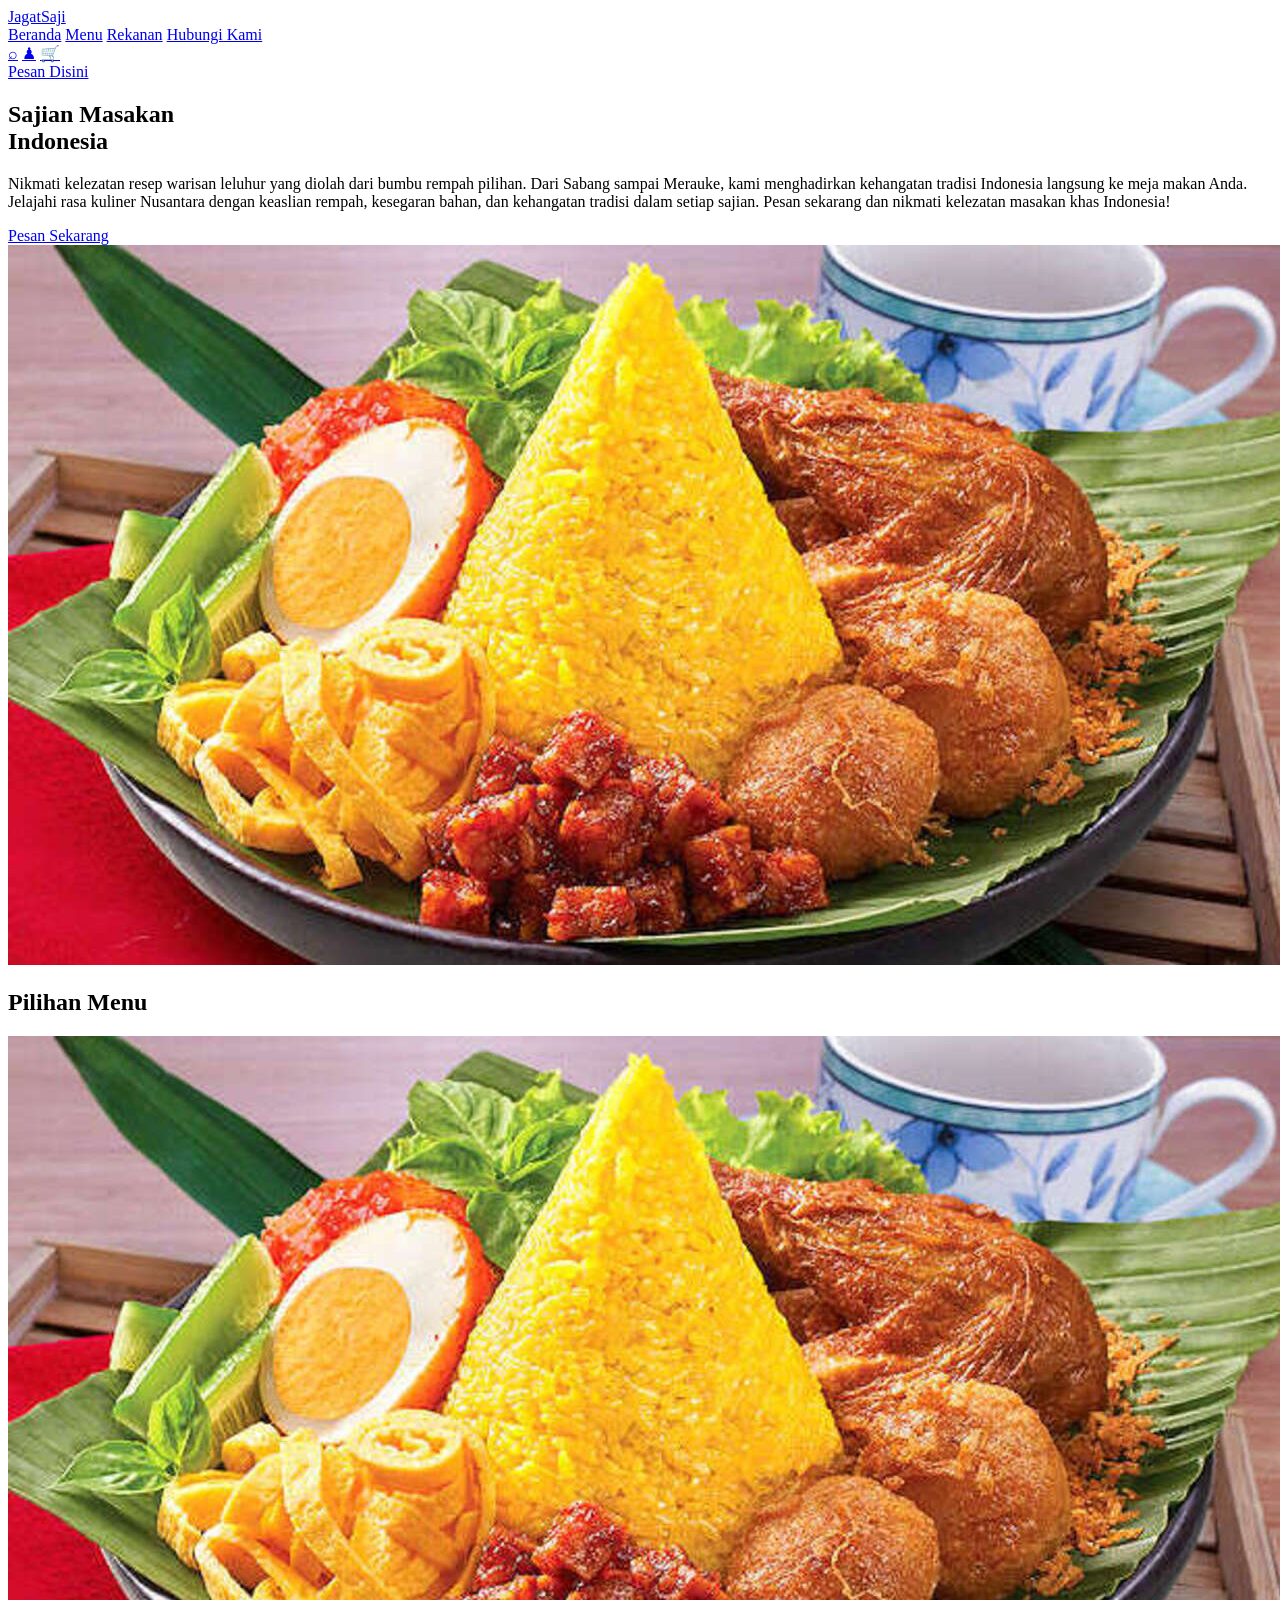
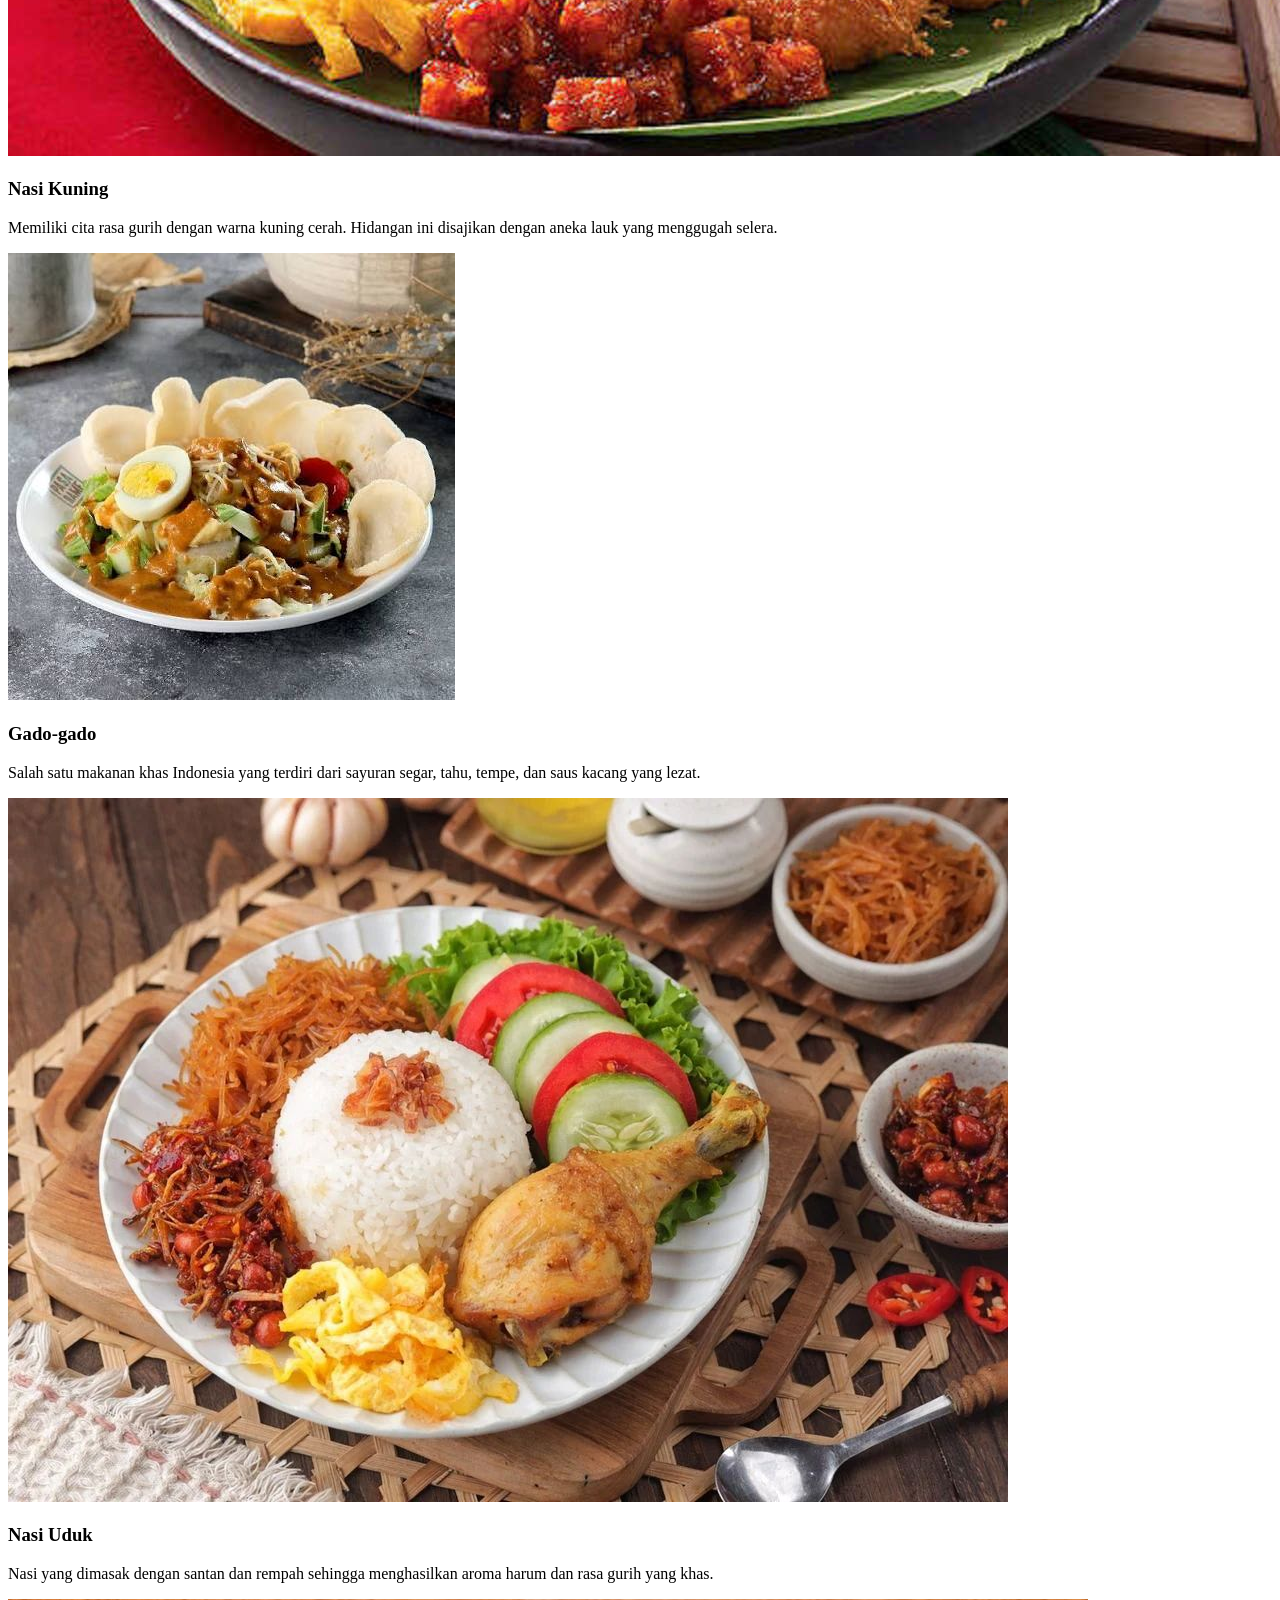
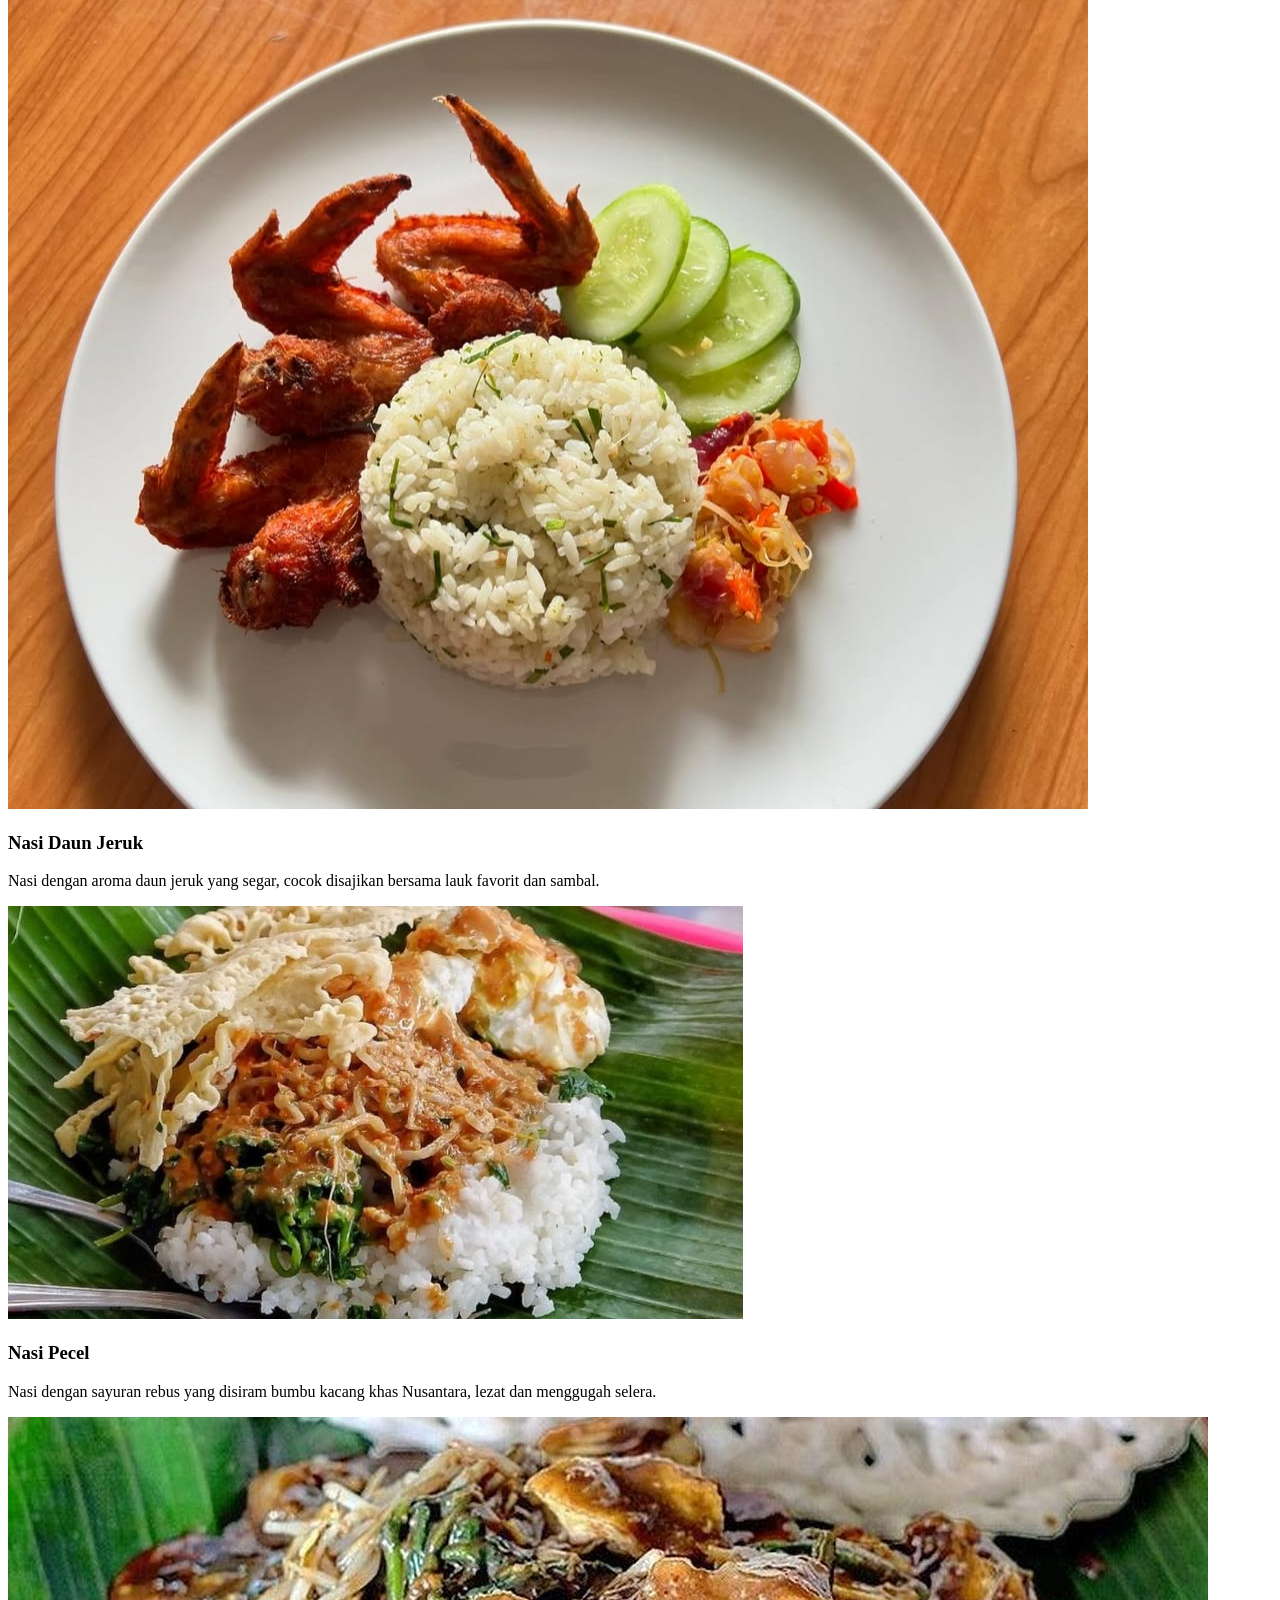
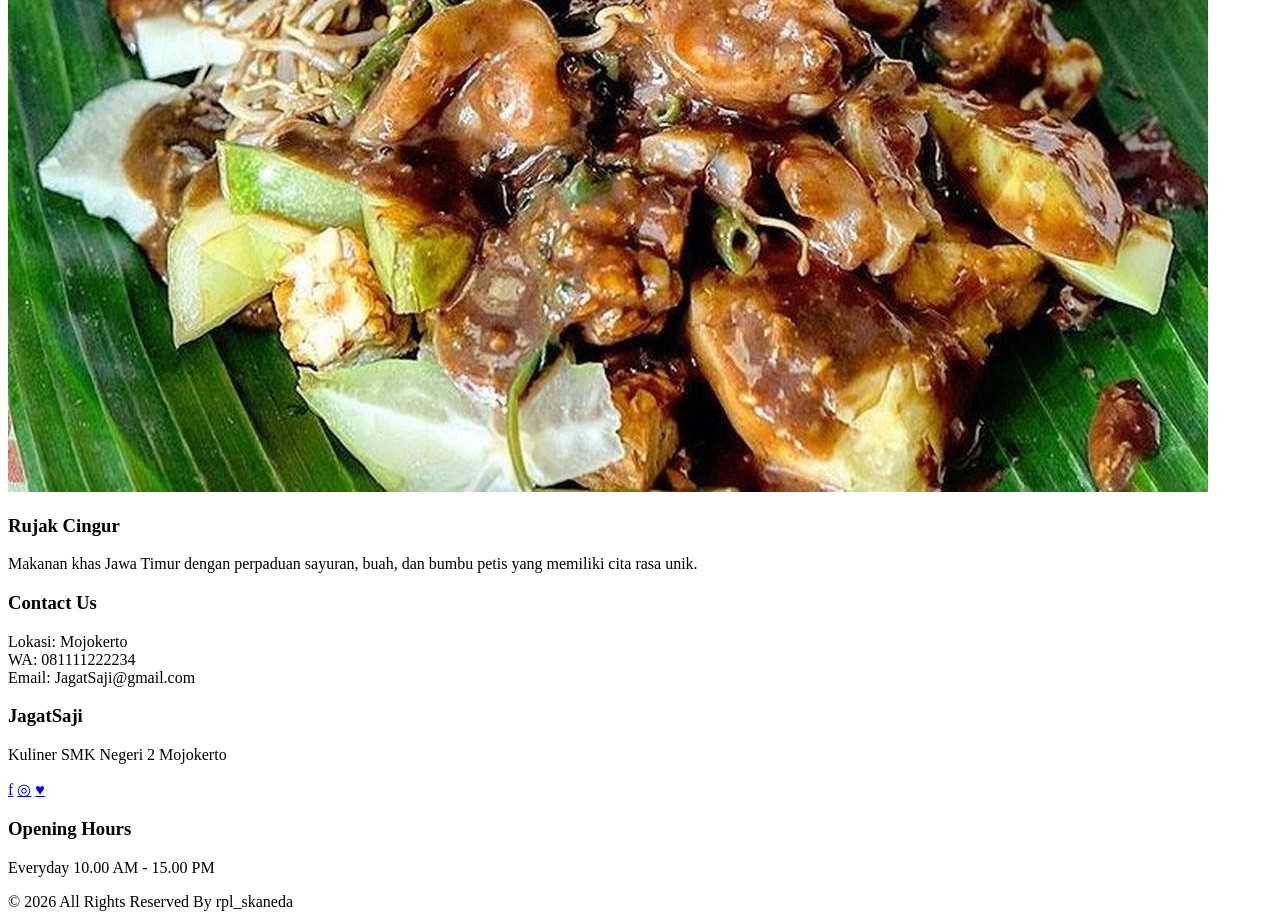
==== File_index.html @ 28ebca2b "Rename index.html to File_index.html" ====
<!DOCTYPE html>
<html lang="id">
<head>
    <meta charset="UTF-8">
    <meta name="viewport" content="width=device-width, initial-scale=1.0">
    <title>JagatSaji - Katalog Menu</title>
    <link rel="stylesheet" href="File_style.css">
</head>
<body>

    <!-- Navbar -->
    <header class="navbar">
        <a href="#beranda" class="logo">JagatSaji</a>

        <nav>
            <a href="#beranda">Beranda</a>
            <a href="#menu">Menu</a>
            <a href="#tentang">Rekanan</a>
            <a href="#kontak">Hubungi Kami</a>
        </nav>

        <div class="nav-icons">
            <a href="#menu" title="Cari menu">⌕</a>
            <a href="#kontak" title="Profil">♟</a>
            <a href="#menu" title="Keranjang">🛒</a>
        </div>

        <a href="#menu" class="btn">Pesan Disini</a>
    </header>

    <!-- Bagian Beranda -->
    <section class="hero" id="beranda">
        <div class="hero-text">
            <h1>Sajian Masakan<br>Indonesia</h1>

            <p>
                Nikmati kelezatan resep warisan leluhur yang diolah
                dari bumbu rempah pilihan. Dari Sabang sampai Merauke,
                kami menghadirkan kehangatan tradisi Indonesia langsung
                ke meja makan Anda. Jelajahi rasa kuliner Nusantara
                dengan keaslian rempah, kesegaran bahan, dan kehangatan
                tradisi dalam setiap sajian. Pesan sekarang dan nikmati
                kelezatan masakan khas Indonesia!
            </p>

            <a href="#menu" class="btn">Pesan Sekarang</a>
        </div>

        <div class="hero-image">
            <img
                src="File_nasikuning.jpg"
                alt="Hidangan makanan Indonesia">
        </div>
    </section>

    <!-- Bagian Menu -->
    <section class="menu-section" id="menu">
        <h2>Pilihan Menu</h2>

        <div class="menu-container">

            <!-- Menu 1 -->
            <article class="menu-card">
                <img
                    src="File_nasikuning.jpg"
                    alt="Nasi Kuning">

                <div class="menu-info">
                    <h3>Nasi Kuning</h3>
                    <p>
                        Memiliki cita rasa gurih dengan warna kuning
                        cerah. Hidangan ini disajikan dengan aneka
                        lauk yang menggugah selera.
                    </p>
                </div>
            </article>

            <!-- Menu 2 -->
            <article class="menu-card">
                <img
                    src="File_gadogado.jpg"
                    alt="Gado-gado">

                <div class="menu-info">
                    <h3>Gado-gado</h3>
                    <p>
                        Salah satu makanan khas Indonesia yang terdiri
                        dari sayuran segar, tahu, tempe, dan saus
                        kacang yang lezat.
                    </p>
                </div>
            </article>

            <!-- Menu 3 -->
            <article class="menu-card">
                <img
                    src="File_nasiuduk.jpg"
                    alt="Nasi Uduk">

                <div class="menu-info">
                    <h3>Nasi Uduk</h3>
                    <p>
                        Nasi yang dimasak dengan santan dan rempah
                        sehingga menghasilkan aroma harum dan rasa
                        gurih yang khas.
                    </p>
                </div>
            </article>

            <!-- Menu 4 -->
            <article class="menu-card">
                <img
                    src="File_nasidaunjeruk.jpg"
                    alt="Nasi Daun Jeruk">

                <div class="menu-info">
                    <h3>Nasi Daun Jeruk</h3>
                    <p>
                        Nasi dengan aroma daun jeruk yang segar,
                        cocok disajikan bersama lauk favorit
                        dan sambal.
                    </p>
                </div>
            </article>

            <!-- Menu 5 -->
            <article class="menu-card">
                <img
                    src="File_nasipecel.jpg"
                    alt="Nasi Pecel">

                <div class="menu-info">
                    <h3>Nasi Pecel</h3>
                    <p>
                        Nasi dengan sayuran rebus yang disiram
                        bumbu kacang khas Nusantara, lezat dan
                        menggugah selera.
                    </p>
                </div>
            </article>

            <!-- Menu 6 -->
            <article class="menu-card">
                <img
                    src="File_rujakcingur.jpg"
                    alt="Rujak Cingur">

                <div class="menu-info">
                    <h3>Rujak Cingur</h3>
                    <p>
                        Makanan khas Jawa Timur dengan perpaduan
                        sayuran, buah, dan bumbu petis yang
                        memiliki cita rasa unik.
                    </p>
                </div>
            </article>

        </div>
    </section>

    <!-- Footer -->
    <footer class="footer" id="kontak">

        <div class="footer-column">
            <h3>Contact Us</h3>
            <p>
                Lokasi: Mojokerto<br>
                WA: 081111222234<br>
                Email: JagatSaji@gmail.com
            </p>
        </div>

        <div class="footer-column" id="tentang">
            <h3>JagatSaji</h3>
            <p>Kuliner SMK Negeri 2 Mojokerto</p>

            <div class="social-links">
                <a href="https://facebook.com" aria-label="Facebook">f</a>
                <a href="https://instagram.com" aria-label="Instagram">◎</a>
                <a href="https://twitter.com" aria-label="Twitter">♥</a>
            </div>
        </div>

        <div class="footer-column">
            <h3>Opening Hours</h3>
            <p>Everyday 10.00 AM - 15.00 PM</p>
        </div>

        <div class="copyright">
            &copy; 2026 All Rights Reserved By rpl_skaneda
        </div>

    </footer>

</body>
</html>
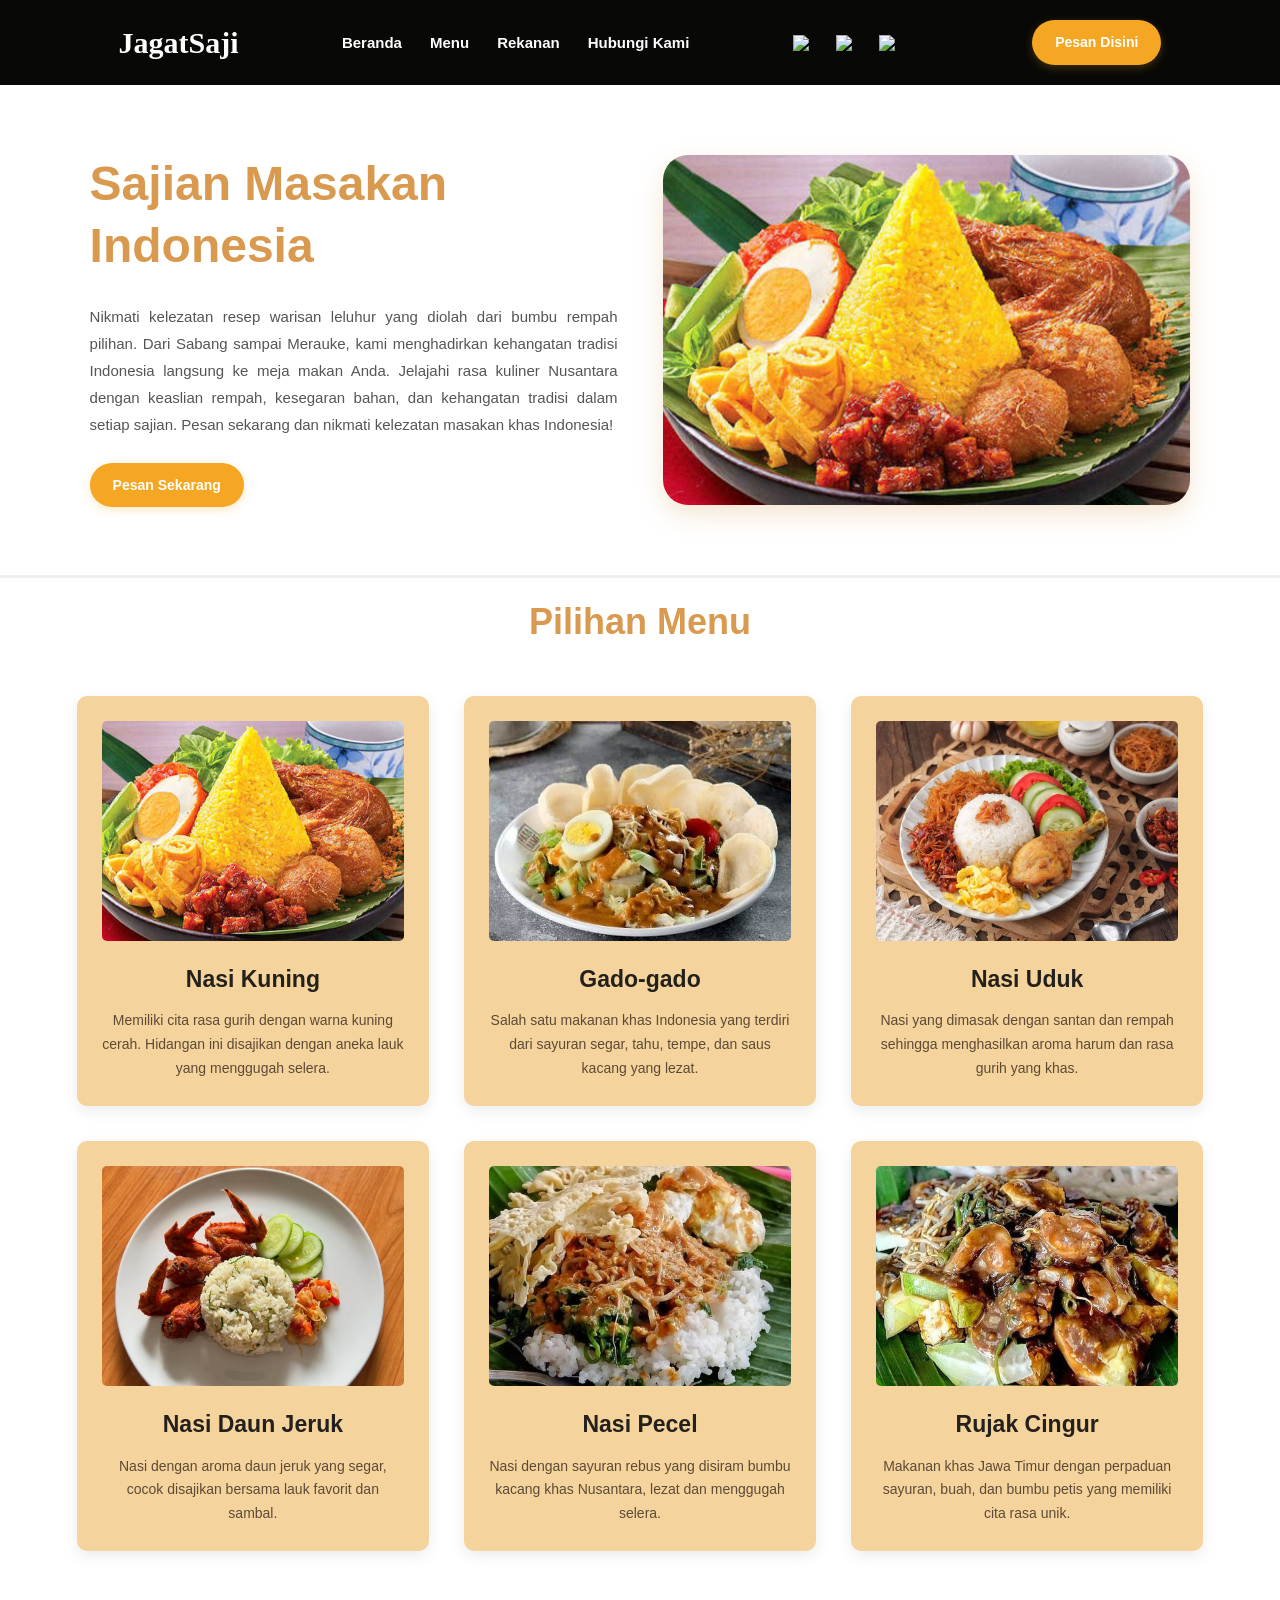
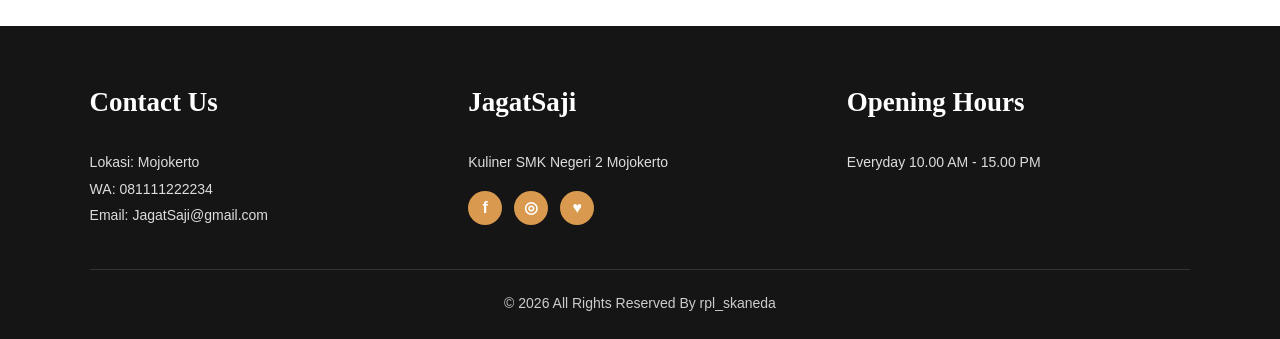
==== commit 15287a0b: "Update File_index.html" ====
--- a/File_index.html
+++ b/File_index.html
@@ -20,9 +20,9 @@
         </nav>
 
         <div class="nav-icons">
-            <a href="#menu" title="Cari menu">⌕</a>
-            <a href="#kontak" title="Profil">♟</a>
-            <a href="#menu" title="Keranjang">🛒</a>
+            <img src="scc.png" style="width: 20px; height: auto; margin-right: 10px;">
+            <img src="akun.png" style="width: 20px; height: auto; margin-right: 10px;">
+            <img src="buy.png" style="width: 20px; height: auto; margin-right: 30px;">
         </div>
 
         <a href="#menu" class="btn">Pesan Disini</a>
--- a/File_style.css
+++ b/File_style.css
@@ -0,0 +1,364 @@
+/* Pengaturan dasar */
+* {
+    margin: 0;
+    padding: 0;
+    box-sizing: border-box;
+    scroll-behavior: smooth;
+}
+
+body {
+    font-family: Arial, Helvetica, sans-serif;
+    background-color: #ffffff;
+    color: #222222;
+    line-height: 1.6;
+}
+
+/* Navbar */
+.navbar {
+    width: 100%;
+    min-height: 85px;
+    background-color: #080806;
+    display: flex;
+    align-items: center;
+    justify-content: space-around;
+    gap: 20px;
+    padding: 18px 6%;
+    flex-wrap: wrap;
+}
+
+.logo {
+    font-family: Georgia, serif;
+    font-size: 30px;
+    font-weight: bold;
+    color: white;
+    text-decoration: none;
+}
+
+.navbar nav {
+    display: flex;
+    gap: 28px;
+    flex-wrap: wrap;
+}
+
+.navbar nav a {
+    color: white;
+    text-decoration: none;
+    font-size: 15px;
+    font-weight: bold;
+    transition: color 0.3s;
+}
+
+.navbar nav a:hover {
+    color: #f5a623;
+}
+
+.nav-icons {
+    display: flex;
+    align-items: center;
+    gap: 13px;
+}
+
+.nav-icons a {
+    color: #f5a623;
+    font-size: 23px;
+    text-decoration: none;
+}
+
+.btn {
+    display: inline-block;
+    background-color: #f5a623;
+    color: white;
+    text-decoration: none;
+    padding: 11px 23px;
+    border-radius: 30px;
+    font-size: 14px;
+    font-weight: bold;
+    box-shadow: 0 3px 10px rgba(245, 166, 35, 0.25);
+    transition: 0.3s;
+}
+
+.btn:hover {
+    background-color: #d88a0c;
+    transform: translateY(-2px);
+}
+
+/* Bagian beranda */
+.hero {
+    display: flex;
+    align-items: center;
+    justify-content: space-between;
+    gap: 45px;
+    padding: 55px 7%;
+    min-height: 490px;
+}
+
+.hero-text {
+    flex: 1;
+}
+
+.hero-text h1 {
+    font-size: clamp(32px, 4vw, 48px);
+    line-height: 1.3;
+    color: #d99a50;
+    margin-bottom: 25px;
+}
+
+.hero-text p {
+    color: #555555;
+    font-size: 15px;
+    line-height: 1.8;
+    margin-bottom: 25px;
+    text-align: justify;
+}
+
+.hero-image {
+    flex: 1;
+    min-width: 0;
+}
+
+.hero-image img {
+    display: block;
+    width: 100%;
+    height: 350px;
+    object-fit: cover;
+    border-radius: 25px;
+    box-shadow: 0 10px 25px rgba(217, 154, 80, 0.25);
+}
+
+/* Bagian pilihan menu */
+.menu-section {
+    padding: 15px 6% 75px;
+    border-top: 3px solid #eeeeee;
+}
+
+.menu-section h2 {
+    text-align: center;
+    color: #d99a50;
+    font-size: 36px;
+    margin-bottom: 45px;
+}
+
+.menu-container {
+    display: grid;
+    grid-template-columns: repeat(3, minmax(0, 1fr));
+    gap: 35px;
+}
+
+.menu-card {
+    background-color: #f4d49c;
+    border-radius: 10px;
+    padding: 25px;
+    overflow: hidden;
+    box-shadow: 0 5px 15px rgba(0, 0, 0, 0.08);
+    transition: transform 0.3s, box-shadow 0.3s;
+}
+
+.menu-card:hover {
+    transform: translateY(-7px);
+    box-shadow: 0 12px 25px rgba(0, 0, 0, 0.13);
+}
+
+.menu-card img {
+    width: 100%;
+    height: 220px;
+    object-fit: cover;
+    display: block;
+    border-radius: 5px;
+    margin-bottom: 20px;
+}
+
+.menu-info h3 {
+    text-align: center;
+    font-size: 23px;
+    margin-bottom: 12px;
+    color: #24201b;
+}
+
+.menu-info p {
+    text-align: center;
+    font-size: 14px;
+    line-height: 1.7;
+    color: #5d4a35;
+}
+
+/* Footer */
+.footer {
+    background-color: #151515;
+    color: white;
+    padding: 55px 7% 25px;
+    display: grid;
+    grid-template-columns: repeat(3, minmax(0, 1fr));
+    column-gap: 35px;
+    row-gap: 30px;
+}
+
+.footer-column h3 {
+    font-family: Georgia, serif;
+    font-size: 27px;
+    margin-bottom: 25px;
+}
+
+.footer-column p {
+    color: #dddddd;
+    font-size: 14px;
+    line-height: 1.9;
+    overflow-wrap: anywhere;
+}
+
+.social-links {
+    display: flex;
+    gap: 12px;
+    margin-top: 15px;
+}
+
+.social-links a {
+    width: 34px;
+    height: 34px;
+    border-radius: 50%;
+    display: flex;
+    justify-content: center;
+    align-items: center;
+    color: white;
+    background-color: #d99a50;
+    text-decoration: none;
+    font-weight: bold;
+    transition: 0.3s;
+}
+
+.social-links a:hover {
+    background-color: #f5a623;
+    transform: scale(1.1);
+}
+
+.copyright {
+    grid-column: 1 / -1;
+    text-align: center;
+    border-top: 1px solid #333333;
+    padding-top: 22px;
+    margin-top: 10px;
+    color: #cccccc;
+    font-size: 14px;
+}
+
+/* Tablet */
+@media (max-width: 900px) {
+    .navbar {
+        justify-content: center;
+    }
+
+    .navbar nav {
+        justify-content: center;
+    }
+
+    .hero {
+        gap: 25px;
+        padding: 40px 5%;
+    }
+
+    .hero-image img {
+        height: 300px;
+    }
+
+    .menu-container {
+        gap: 20px;
+    }
+
+    .menu-card {
+        padding: 15px;
+    }
+
+    .menu-card img {
+        height: 170px;
+    }
+
+    .footer {
+        padding-left: 5%;
+        padding-right: 5%;
+        gap: 20px;
+    }
+}
+
+/* HP */
+@media (max-width: 600px) {
+    .navbar {
+        flex-direction: column;
+        padding: 20px 15px;
+        gap: 15px;
+    }
+
+    .navbar nav {
+        gap: 15px;
+    }
+
+    .navbar nav a {
+        font-size: 13px;
+    }
+
+    .nav-icons {
+        display: none;
+    }
+
+    .hero {
+        flex-direction: column;
+        padding: 35px 20px;
+        gap: 25px;
+    }
+
+    .hero-text h1 {
+        font-size: 34px;
+    }
+
+    .hero-text p {
+        font-size: 14px;
+    }
+
+    .hero-image {
+        width: 100%;
+    }
+
+    .hero-image img {
+        height: 250px;
+    }
+
+    .menu-section {
+        padding: 30px 20px 45px;
+    }
+
+    .menu-section h2 {
+        font-size: 30px;
+        margin-bottom: 30px;
+    }
+
+    .menu-container {
+        grid-template-columns: 1fr;
+        gap: 25px;
+    }
+
+    .menu-card {
+        padding: 20px;
+    }
+
+    .menu-card img {
+        height: 230px;
+    }
+
+    .footer {
+        grid-template-columns: 1fr;
+        text-align: center;
+        padding: 40px 25px 20px;
+    }
+
+    .footer-column h3 {
+        font-size: 24px;
+        margin-bottom: 15px;
+    }
+
+    .social-links {
+        justify-content: center;
+    }
+
+    .copyright {
+        grid-column: 1;
+        font-size: 12px;
+    }
+}
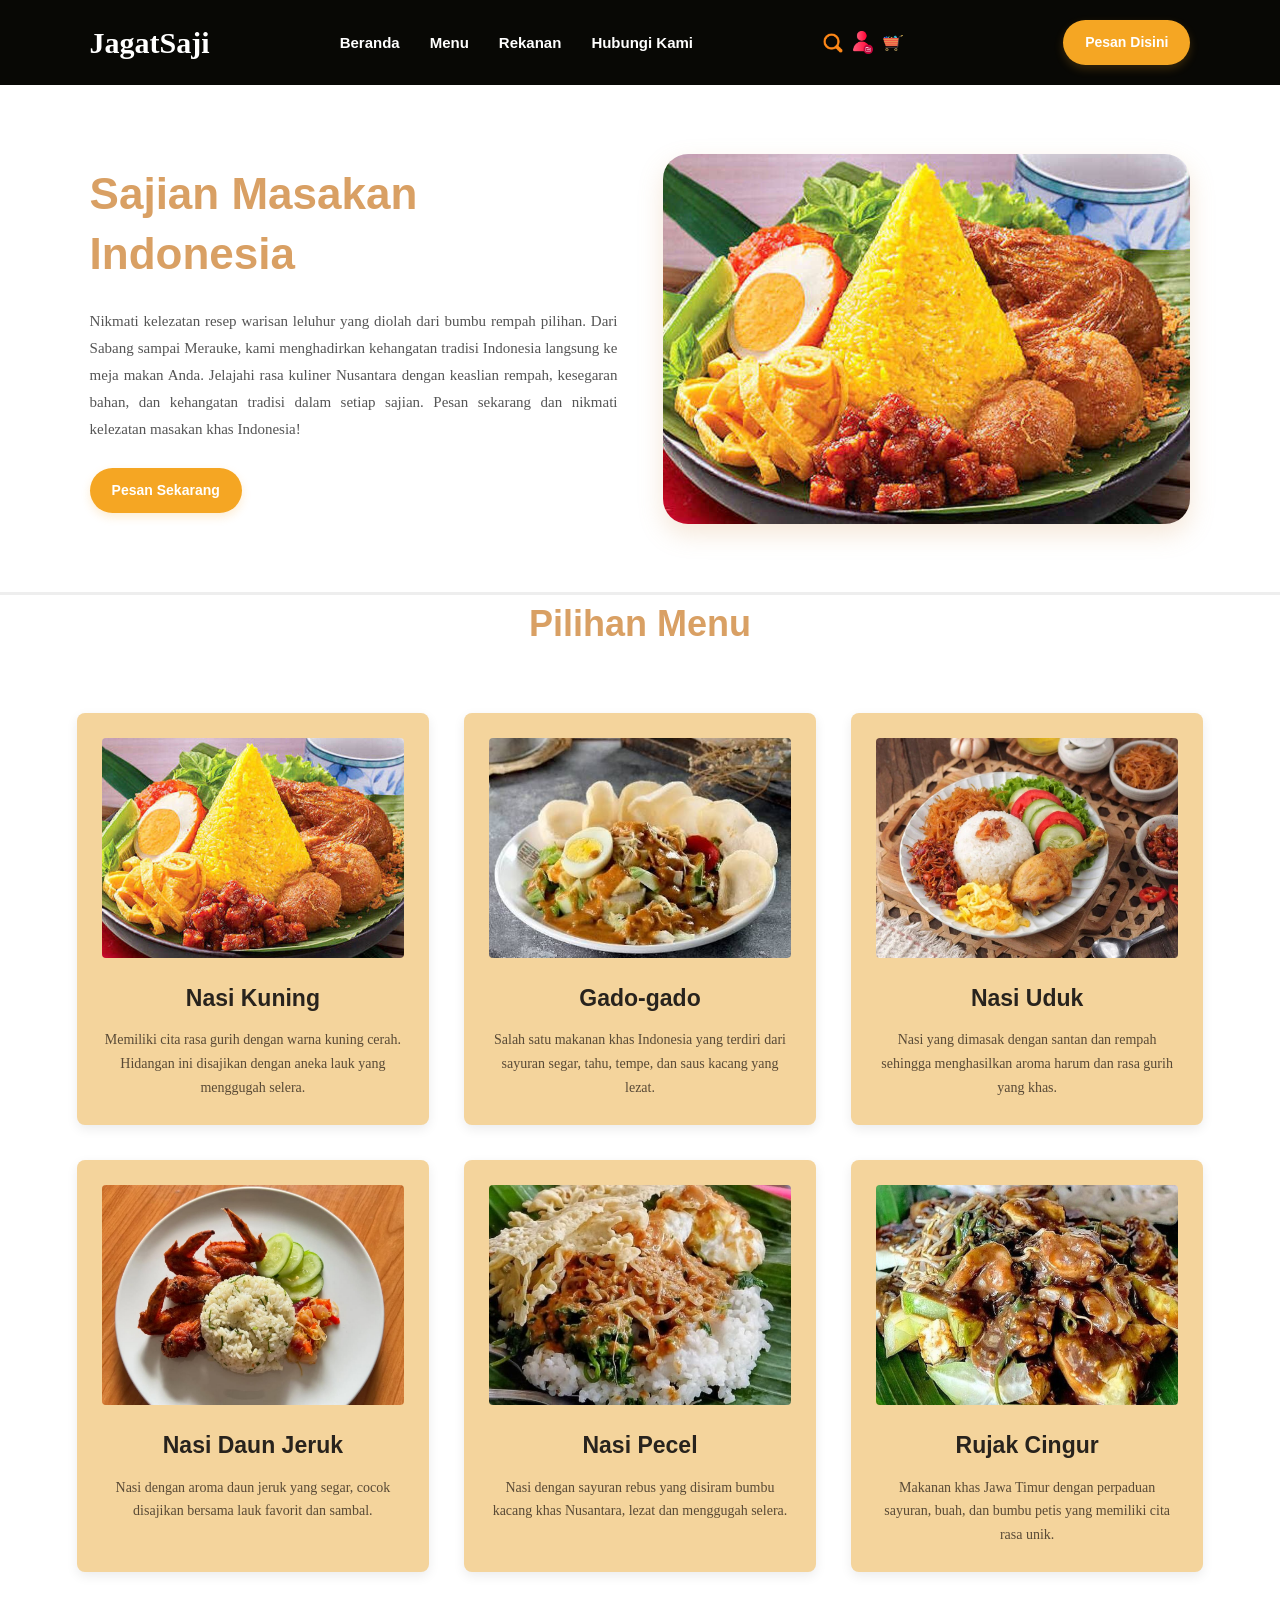
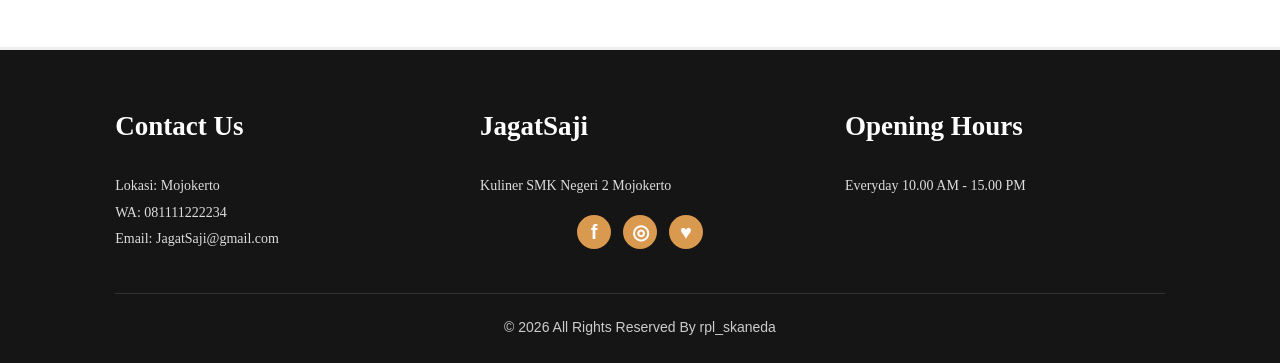
==== commit 58797d69: "Update File_index.html" ====
--- a/File_index.html
+++ b/File_index.html
@@ -20,9 +20,9 @@
         </nav>
 
         <div class="nav-icons">
-            <img src="scc.png" style="width: 20px; height: auto; margin-right: 10px;">
-            <img src="akun.png" style="width: 20px; height: auto; margin-right: 10px;">
-            <img src="buy.png" style="width: 20px; height: auto; margin-right: 30px;">
+            <img src="File_scc.png" style="width: 20px; height: auto; margin-right: 10px;">
+            <img src="File_akun.png" style="width: 20px; height: auto; margin-right: 10px;">
+            <img src="File_buy.png" style="width: 20px; height: auto; margin-right: 30px;">
         </div>
 
         <a href="#menu" class="btn">Pesan Disini</a>
--- a/File_style.css
+++ b/File_style.css
@@ -1,4 +1,4 @@
-/* Pengaturan dasar */
+/*RESET DAN PENGATURAN DASAR*/
 * {
     margin: 0;
     padding: 0;
@@ -13,214 +13,243 @@
     line-height: 1.6;
 }
 
-/* Navbar */
+/*NAVBAR*/
 .navbar {
     width: 100%;
     min-height: 85px;
-    background-color: #080806;
-    display: flex;
+    padding: 15px 7%;
+    background-color: #080805;
+    display: flex;
+    justify-content: space-between;
     align-items: center;
-    justify-content: space-around;
     gap: 20px;
-    padding: 18px 6%;
-    flex-wrap: wrap;
-}
-
+}
+
+/* Logo JagatSaji */
 .logo {
     font-family: Georgia, serif;
     font-size: 30px;
     font-weight: bold;
-    color: white;
+    color: #ffffff;
     text-decoration: none;
-}
-
+    white-space: nowrap;
+}
+
+/* Menu navigasi */
 .navbar nav {
     display: flex;
-    gap: 28px;
-    flex-wrap: wrap;
+    align-items: center;
+    gap: 30px;
 }
 
 .navbar nav a {
-    color: white;
+    color: #ffffff;
     text-decoration: none;
     font-size: 15px;
     font-weight: bold;
-    transition: color 0.3s;
+    transition: 0.3s;
 }
 
 .navbar nav a:hover {
     color: #f5a623;
 }
 
+/* Ikon pencarian, akun, dan keranjang */
 .nav-icons {
     display: flex;
     align-items: center;
-    gap: 13px;
-}
-
-.nav-icons a {
-    color: #f5a623;
-    font-size: 23px;
-    text-decoration: none;
-}
-
+    flex-shrink: 0;
+}
+
+.nav-icons img {
+    width: 20px;
+    height: 20px;
+    object-fit: contain;
+    margin-right: 10px;
+    cursor: pointer;
+}
+
+.nav-icons img:last-child {
+    margin-right: 20px;
+}
+
+/* Tombol pesan */
 .btn {
     display: inline-block;
+    padding: 11px 22px;
     background-color: #f5a623;
-    color: white;
+    color: #ffffff;
     text-decoration: none;
-    padding: 11px 23px;
     border-radius: 30px;
     font-size: 14px;
     font-weight: bold;
-    box-shadow: 0 3px 10px rgba(245, 166, 35, 0.25);
+    white-space: nowrap;
+    box-shadow: 0 4px 10px rgba(245, 166, 35, 0.2);
     transition: 0.3s;
 }
 
 .btn:hover {
-    background-color: #d88a0c;
+    background-color: #d88b12;
     transform: translateY(-2px);
 }
 
-/* Bagian beranda */
+/*BAGIAN BERANDA / HERO*/
 .hero {
     display: flex;
     align-items: center;
     justify-content: space-between;
     gap: 45px;
-    padding: 55px 7%;
-    min-height: 490px;
+    padding: 45px 7%;
+    min-height: 510px;
+    border-bottom: 3px solid #eeeeee;
 }
 
 .hero-text {
     flex: 1;
+    min-width: 0;
 }
 
 .hero-text h1 {
-    font-size: clamp(32px, 4vw, 48px);
-    line-height: 1.3;
-    color: #d99a50;
+    color: #d9a064;
+    font-size: 44px;
+    line-height: 1.35;
     margin-bottom: 25px;
 }
 
 .hero-text p {
     color: #555555;
+    font-family: Georgia, serif;
     font-size: 15px;
     line-height: 1.8;
+    text-align: justify;
     margin-bottom: 25px;
-    text-align: justify;
-}
-
+}
+
+/* Gambar utama */
 .hero-image {
     flex: 1;
     min-width: 0;
 }
 
 .hero-image img {
+    width: 100%;
+    height: 370px;
     display: block;
-    width: 100%;
-    height: 350px;
     object-fit: cover;
     border-radius: 25px;
-    box-shadow: 0 10px 25px rgba(217, 154, 80, 0.25);
-}
-
-/* Bagian pilihan menu */
+    box-shadow: 0 10px 25px rgba(217, 160, 100, 0.25);
+}
+
+/*BAGIAN PILIHAN MENU*/
 .menu-section {
-    padding: 15px 6% 75px;
-    border-top: 3px solid #eeeeee;
+    padding: 0 6% 75px;
+    border-bottom: 3px solid #eeeeee;
 }
 
 .menu-section h2 {
     text-align: center;
-    color: #d99a50;
+    color: #d9a064;
     font-size: 36px;
-    margin-bottom: 45px;
-}
-
+    margin: 0 -6% 45px;
+    padding: 0 15px 15px;
+}
+
+/* Susunan tiga kartu dalam satu baris */
 .menu-container {
     display: grid;
     grid-template-columns: repeat(3, minmax(0, 1fr));
     gap: 35px;
 }
 
+/* Kartu makanan */
 .menu-card {
     background-color: #f4d49c;
-    border-radius: 10px;
+    border-radius: 8px;
     padding: 25px;
     overflow: hidden;
-    box-shadow: 0 5px 15px rgba(0, 0, 0, 0.08);
+    box-shadow: 0 4px 12px rgba(0, 0, 0, 0.08);
     transition: transform 0.3s, box-shadow 0.3s;
 }
 
 .menu-card:hover {
-    transform: translateY(-7px);
-    box-shadow: 0 12px 25px rgba(0, 0, 0, 0.13);
-}
-
+    transform: translateY(-6px);
+    box-shadow: 0 10px 20px rgba(0, 0, 0, 0.12);
+}
+
+/* Gambar setiap makanan */
 .menu-card img {
+    display: block;
     width: 100%;
     height: 220px;
     object-fit: cover;
-    display: block;
-    border-radius: 5px;
-    margin-bottom: 20px;
-}
-
+    margin-bottom: 22px;
+    border-radius: 4px;
+}
+
+/* Nama makanan */
 .menu-info h3 {
+    color: #28231d;
+    font-size: 23px;
     text-align: center;
-    font-size: 23px;
     margin-bottom: 12px;
-    color: #24201b;
-}
-
+}
+
+/* Deskripsi makanan */
 .menu-info p {
-    text-align: center;
+    color: #594a36;
+    font-family: Georgia, serif;
     font-size: 14px;
     line-height: 1.7;
-    color: #5d4a35;
-}
-
-/* Footer */
+    text-align: center;
+}
+
+/*FOOTER*/
 .footer {
     background-color: #151515;
-    color: white;
-    padding: 55px 7% 25px;
+    color: #ffffff;
+    padding: 55px 9% 25px;
     display: grid;
     grid-template-columns: repeat(3, minmax(0, 1fr));
-    column-gap: 35px;
+    column-gap: 45px;
     row-gap: 30px;
 }
 
+/* Judul footer */
 .footer-column h3 {
     font-family: Georgia, serif;
     font-size: 27px;
     margin-bottom: 25px;
-}
-
+    color: #ffffff;
+}
+
+/* Informasi footer */
 .footer-column p {
     color: #dddddd;
+    font-family: Georgia, serif;
     font-size: 14px;
     line-height: 1.9;
     overflow-wrap: anywhere;
 }
 
+/* Ikon media sosial */
 .social-links {
     display: flex;
+    justify-content: center;
     gap: 12px;
     margin-top: 15px;
 }
 
 .social-links a {
+    display: flex;
+    align-items: center;
+    justify-content: center;
     width: 34px;
     height: 34px;
     border-radius: 50%;
-    display: flex;
-    justify-content: center;
-    align-items: center;
-    color: white;
     background-color: #d99a50;
+    color: #ffffff;
     text-decoration: none;
+    font-size: 20px;
     font-weight: bold;
     transition: 0.3s;
 }
@@ -230,24 +259,27 @@
     transform: scale(1.1);
 }
 
+/* Hak cipta */
 .copyright {
     grid-column: 1 / -1;
-    text-align: center;
+    margin-top: 10px;
+    padding-top: 22px;
     border-top: 1px solid #333333;
-    padding-top: 22px;
-    margin-top: 10px;
     color: #cccccc;
     font-size: 14px;
-}
-
-/* Tablet */
-@media (max-width: 900px) {
+    text-align: center;
+}
+
+/*TAMPILAN TABLET*/
+@media screen and (max-width: 1000px) {
     .navbar {
+        flex-wrap: wrap;
         justify-content: center;
+        gap: 18px;
     }
 
     .navbar nav {
-        justify-content: center;
+        gap: 20px;
     }
 
     .hero {
@@ -255,6 +287,10 @@
         padding: 40px 5%;
     }
 
+    .hero-text h1 {
+        font-size: 36px;
+    }
+
     .hero-image img {
         height: 300px;
     }
@@ -274,20 +310,26 @@
     .footer {
         padding-left: 5%;
         padding-right: 5%;
-        gap: 20px;
-    }
-}
-
-/* HP */
-@media (max-width: 600px) {
+        column-gap: 25px;
+    }
+}
+
+/*TAMPILAN HP*/
+@media screen and (max-width: 600px) {
     .navbar {
         flex-direction: column;
         padding: 20px 15px;
-        gap: 15px;
+        gap: 18px;
+    }
+
+    .logo {
+        font-size: 28px;
     }
 
     .navbar nav {
-        gap: 15px;
+        justify-content: center;
+        flex-wrap: wrap;
+        gap: 12px 18px;
     }
 
     .navbar nav a {
@@ -295,7 +337,7 @@
     }
 
     .nav-icons {
-        display: none;
+        display: flex;
     }
 
     .hero {
@@ -321,12 +363,13 @@
     }
 
     .menu-section {
-        padding: 30px 20px 45px;
+        padding: 0 20px 45px;
     }
 
     .menu-section h2 {
         font-size: 30px;
-        margin-bottom: 30px;
+        margin: 0 -20px 30px;
+        padding-top: 10px;
     }
 
     .menu-container {
@@ -340,12 +383,17 @@
 
     .menu-card img {
         height: 230px;
+    }
+
+    .menu-info h3 {
+        font-size: 22px;
     }
 
     .footer {
         grid-template-columns: 1fr;
         text-align: center;
         padding: 40px 25px 20px;
+        gap: 30px;
     }
 
     .footer-column h3 {
